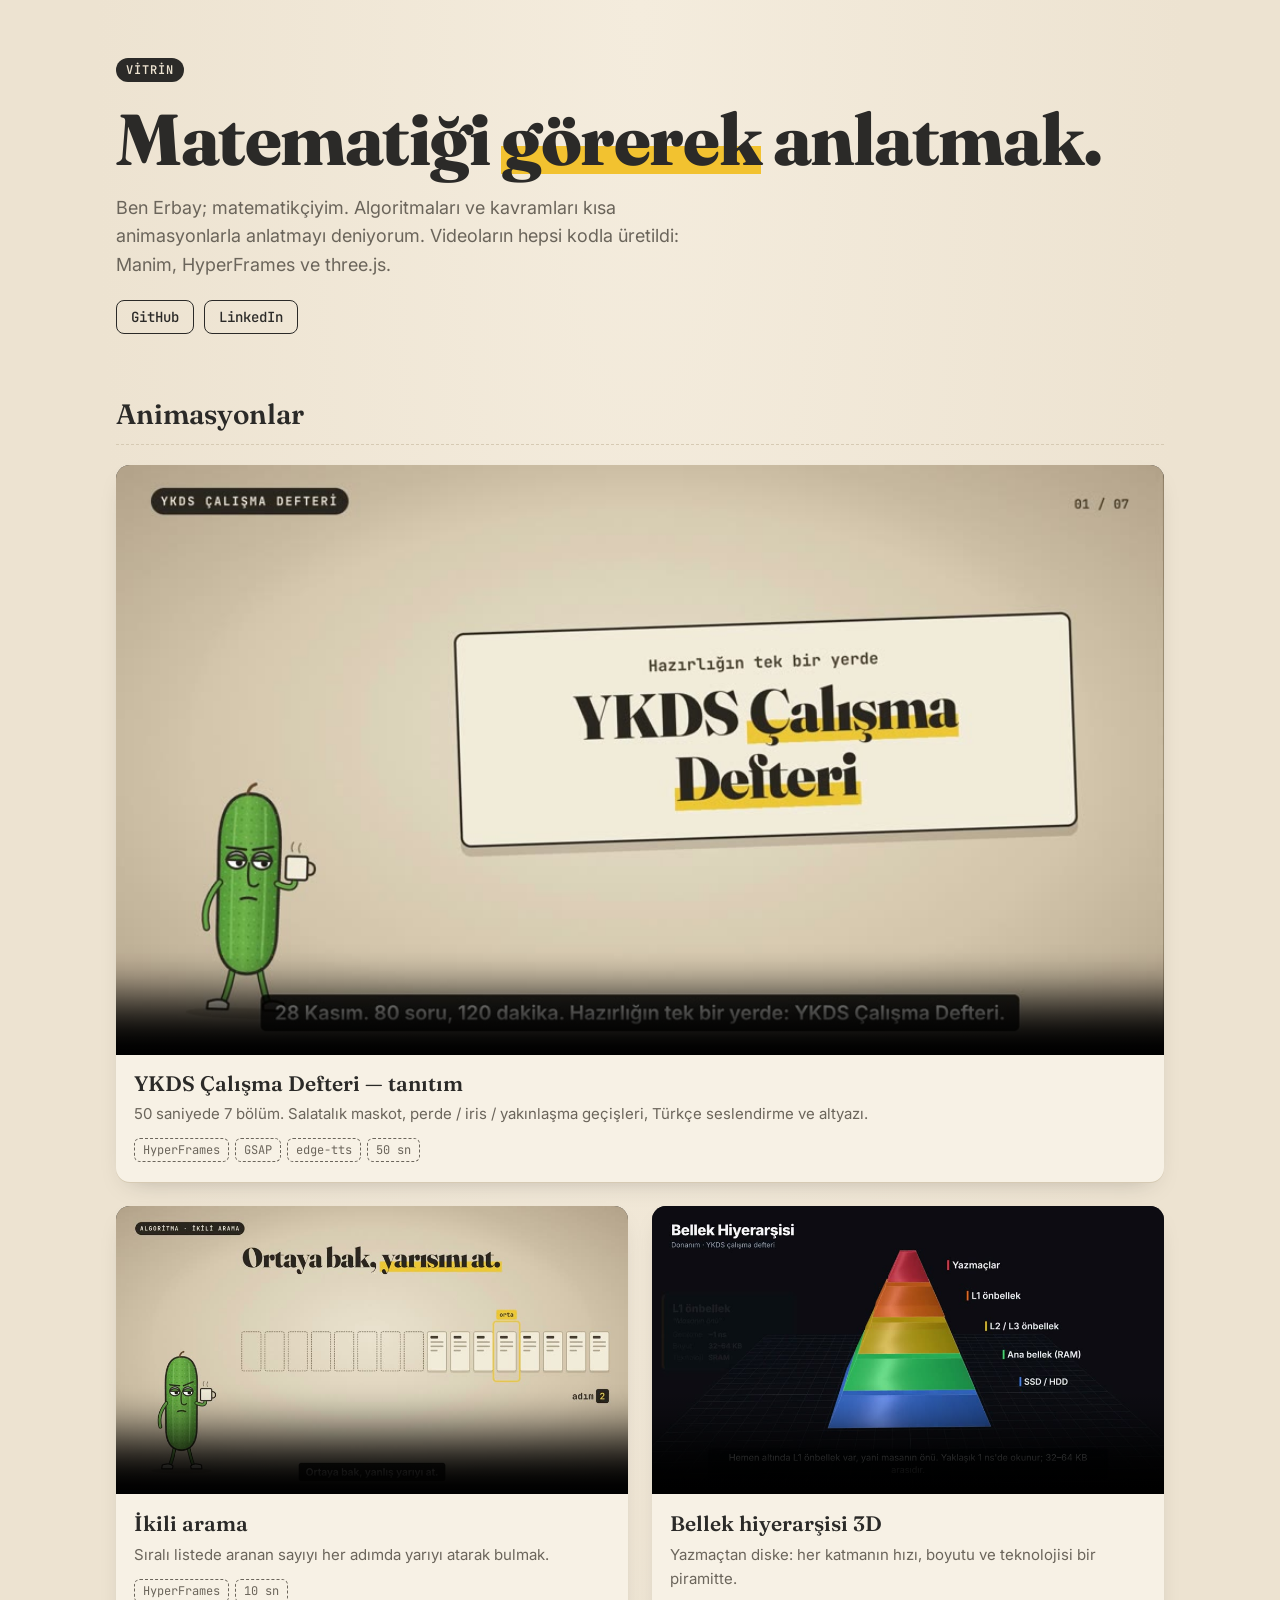
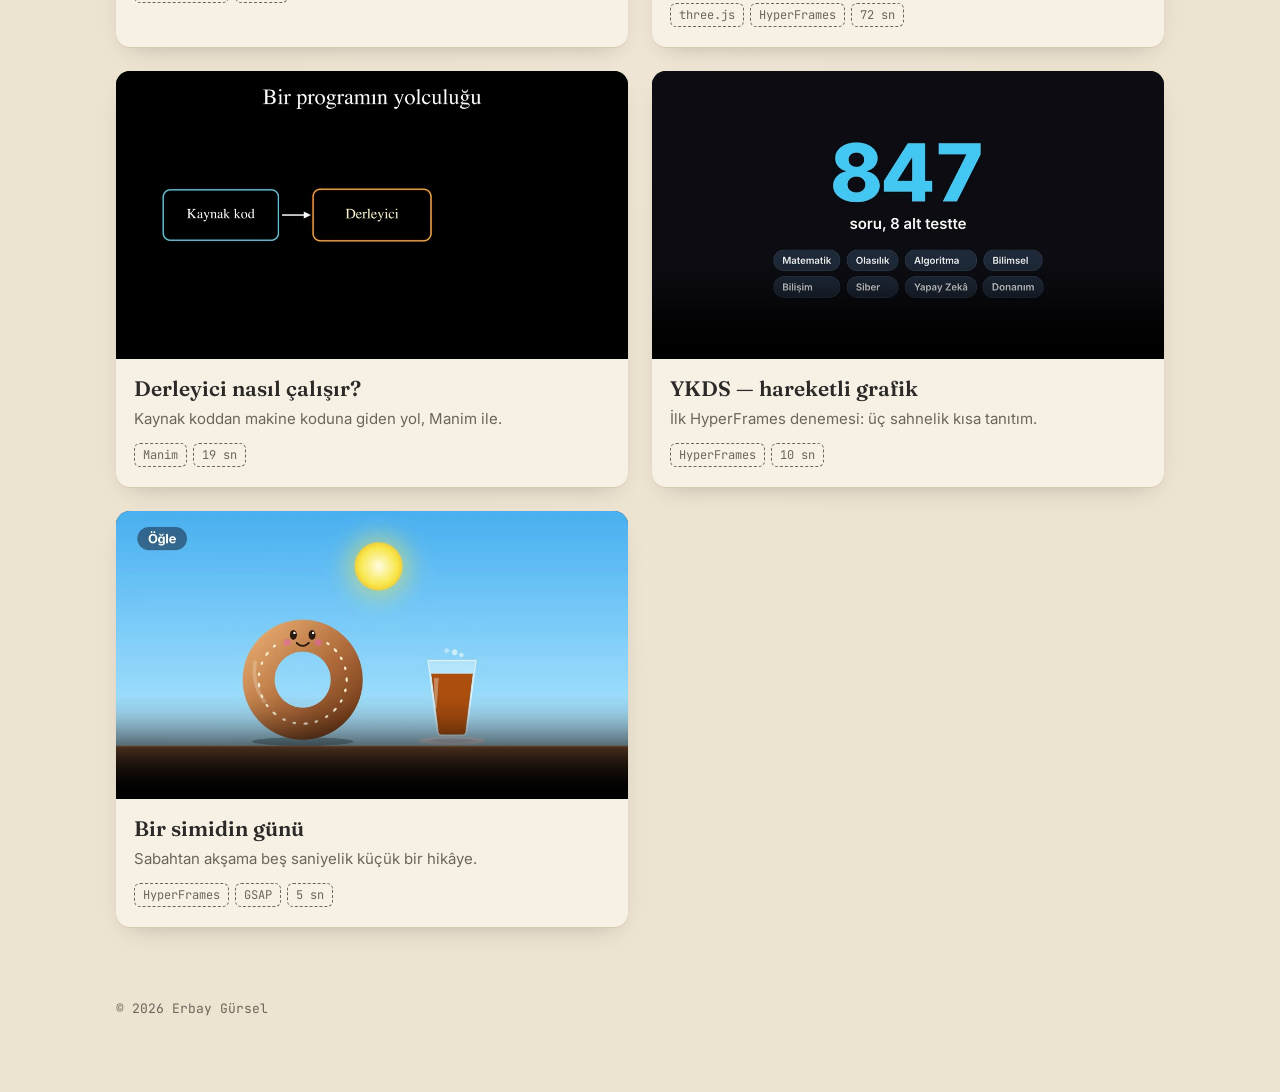
==== index.html @ c3ced799 "Vitrin: 6 animasyon, site ve kapak görselleri Co-Authored-By: Claude Opus 5.5 <noreply@anthropic.com" ====
<!doctype html>
<html lang="tr">
<head>
<meta charset="utf-8">
<meta name="viewport" content="width=device-width, initial-scale=1">
<title>Erbay Gürsel · Vitrin</title>
<meta name="description" content="Matematik ve algoritmaları görsel anlatan kısa animasyonlar.">
<link rel="preconnect" href="https://fonts.googleapis.com">
<link rel="preconnect" href="https://fonts.gstatic.com" crossorigin>
<link href="https://fonts.googleapis.com/css2?family=Fraunces:opsz,wght@9..144,600;9..144,800&family=JetBrains+Mono:wght@400;600&family=Inter:wght@400;500&display=swap" rel="stylesheet">
<style>
  :root {
    --kraft: #ede3d1;
    --kart: #f7f1e5;
    --antrasit: #2b2a28;
    --soluk: #6b655b;
    --sari: #f2c230;
    --cizgi: #d6cab3;
  }
  * { box-sizing: border-box; }
  body {
    margin: 0;
    background: var(--kraft) radial-gradient(ellipse at top, #f4ecdd 0%, var(--kraft) 60%) no-repeat;
    color: var(--antrasit);
    font: 16px/1.6 Inter, system-ui, sans-serif;
  }
  main { max-width: 1080px; margin: 0 auto; padding: 56px 16px 72px; }

  .etiket {
    display: inline-block;
    font: 600 12px/1 "JetBrains Mono", monospace;
    letter-spacing: .08em;
    text-transform: uppercase;
    background: var(--antrasit);
    color: var(--kraft);
    padding: 6px 10px;
    border-radius: 999px;
  }
  h1 {
    font: 800 clamp(40px, 7vw, 72px)/1.05 Fraunces, Georgia, serif;
    margin: 20px 0 16px;
    letter-spacing: -.02em;
  }
  .vurgu { background: linear-gradient(transparent 58%, var(--sari) 58%, var(--sari) 90%, transparent 90%); }
  .giris { max-width: 620px; font-size: 18px; color: var(--soluk); margin: 0; }
  .baglantilar { margin-top: 20px; display: flex; gap: 10px; flex-wrap: wrap; }
  .baglantilar a {
    font: 500 14px/1 "JetBrains Mono", monospace;
    color: var(--antrasit);
    text-decoration: none;
    border: 1.5px solid var(--antrasit);
    padding: 9px 14px;
    border-radius: 8px;
  }
  .baglantilar a:hover { background: var(--antrasit); color: var(--kraft); }

  h2 {
    font: 600 28px/1.2 Fraunces, Georgia, serif;
    margin: 64px 0 20px;
    padding-bottom: 12px;
    border-bottom: 1.5px dashed var(--cizgi);
  }
  .izgara { display: grid; grid-template-columns: repeat(2, minmax(0, 1fr)); gap: 24px; }
  .kart {
    background: var(--kart);
    border-radius: 14px;
    overflow: hidden;
    box-shadow: 0 1px 0 var(--cizgi), 0 10px 24px -14px rgba(43, 42, 40, .35);
  }
  .kart.genis { grid-column: 1 / -1; }
  video { display: block; width: 100%; aspect-ratio: 16 / 9; background: var(--antrasit); }
  .bilgi { padding: 16px 18px 20px; }
  .bilgi h3 { font: 600 21px/1.25 Fraunces, Georgia, serif; margin: 0 0 6px; }
  .bilgi p { margin: 0 0 12px; color: var(--soluk); font-size: 15px; }
  .araclar { display: flex; gap: 6px; flex-wrap: wrap; }
  .araclar span {
    font: 400 12px/1 "JetBrains Mono", monospace;
    border: 1px dashed var(--soluk);
    color: var(--soluk);
    padding: 5px 8px;
    border-radius: 6px;
  }
  footer {
    margin-top: 72px;
    font: 400 13px/1.6 "JetBrains Mono", monospace;
    color: var(--soluk);
  }
  @media (max-width: 720px) {
    main { padding-top: 36px; }
    .izgara { grid-template-columns: minmax(0, 1fr); }
  }
</style>
</head>
<body>
<main>
  <header>
    <span class="etiket">Vitrin</span>
    <h1>Matematiği <span class="vurgu">görerek</span> anlatmak.</h1>
    <p class="giris">Ben Erbay; matematikçiyim. Algoritmaları ve kavramları kısa animasyonlarla anlatmayı deniyorum.
      Videoların hepsi kodla üretildi: Manim, HyperFrames ve three.js.</p>
    <nav class="baglantilar">
      <a href="https://github.com/erbaygursel">GitHub</a>
      <a href="https://www.linkedin.com/in/erbay-gursel/">LinkedIn</a>
    </nav>
  </header>

  <h2>Animasyonlar</h2>
  <section class="izgara">
    <article class="kart genis">
      <video controls preload="none" playsinline poster="kapaklar/ykds-tanitim.jpg" src="videolar/ykds-tanitim.mp4"></video>
      <div class="bilgi">
        <h3>YKDS Çalışma Defteri — tanıtım</h3>
        <p>50 saniyede 7 bölüm. Salatalık maskot, perde / iris / yakınlaşma geçişleri, Türkçe seslendirme ve altyazı.</p>
        <div class="araclar"><span>HyperFrames</span><span>GSAP</span><span>edge-tts</span><span>50 sn</span></div>
      </div>
    </article>

    <article class="kart">
      <video controls preload="none" playsinline poster="kapaklar/ikili-arama.jpg" src="videolar/ikili-arama.mp4"></video>
      <div class="bilgi">
        <h3>İkili arama</h3>
        <p>Sıralı listede aranan sayıyı her adımda yarıyı atarak bulmak.</p>
        <div class="araclar"><span>HyperFrames</span><span>10 sn</span></div>
      </div>
    </article>

    <article class="kart">
      <video controls preload="none" playsinline poster="kapaklar/bellek-hiyerarsisi.jpg" src="videolar/bellek-hiyerarsisi.mp4"></video>
      <div class="bilgi">
        <h3>Bellek hiyerarşisi 3D</h3>
        <p>Yazmaçtan diske: her katmanın hızı, boyutu ve teknolojisi bir piramitte.</p>
        <div class="araclar"><span>three.js</span><span>HyperFrames</span><span>72 sn</span></div>
      </div>
    </article>

    <article class="kart">
      <video controls preload="none" playsinline poster="kapaklar/derleyici-manim.jpg" src="videolar/derleyici-manim.mp4"></video>
      <div class="bilgi">
        <h3>Derleyici nasıl çalışır?</h3>
        <p>Kaynak koddan makine koduna giden yol, Manim ile.</p>
        <div class="araclar"><span>Manim</span><span>19 sn</span></div>
      </div>
    </article>

    <article class="kart">
      <video controls preload="none" playsinline poster="kapaklar/ykds-hyperframes.jpg" src="videolar/ykds-hyperframes.mp4"></video>
      <div class="bilgi">
        <h3>YKDS — hareketli grafik</h3>
        <p>İlk HyperFrames denemesi: üç sahnelik kısa tanıtım.</p>
        <div class="araclar"><span>HyperFrames</span><span>10 sn</span></div>
      </div>
    </article>

    <article class="kart">
      <video controls preload="none" playsinline poster="kapaklar/simit.jpg" src="videolar/simit.mp4"></video>
      <div class="bilgi">
        <h3>Bir simidin günü</h3>
        <p>Sabahtan akşama beş saniyelik küçük bir hikâye.</p>
        <div class="araclar"><span>HyperFrames</span><span>GSAP</span><span>5 sn</span></div>
      </div>
    </article>
  </section>

  <footer>© 2026 Erbay Gürsel</footer>
</main>
</body>
</html>
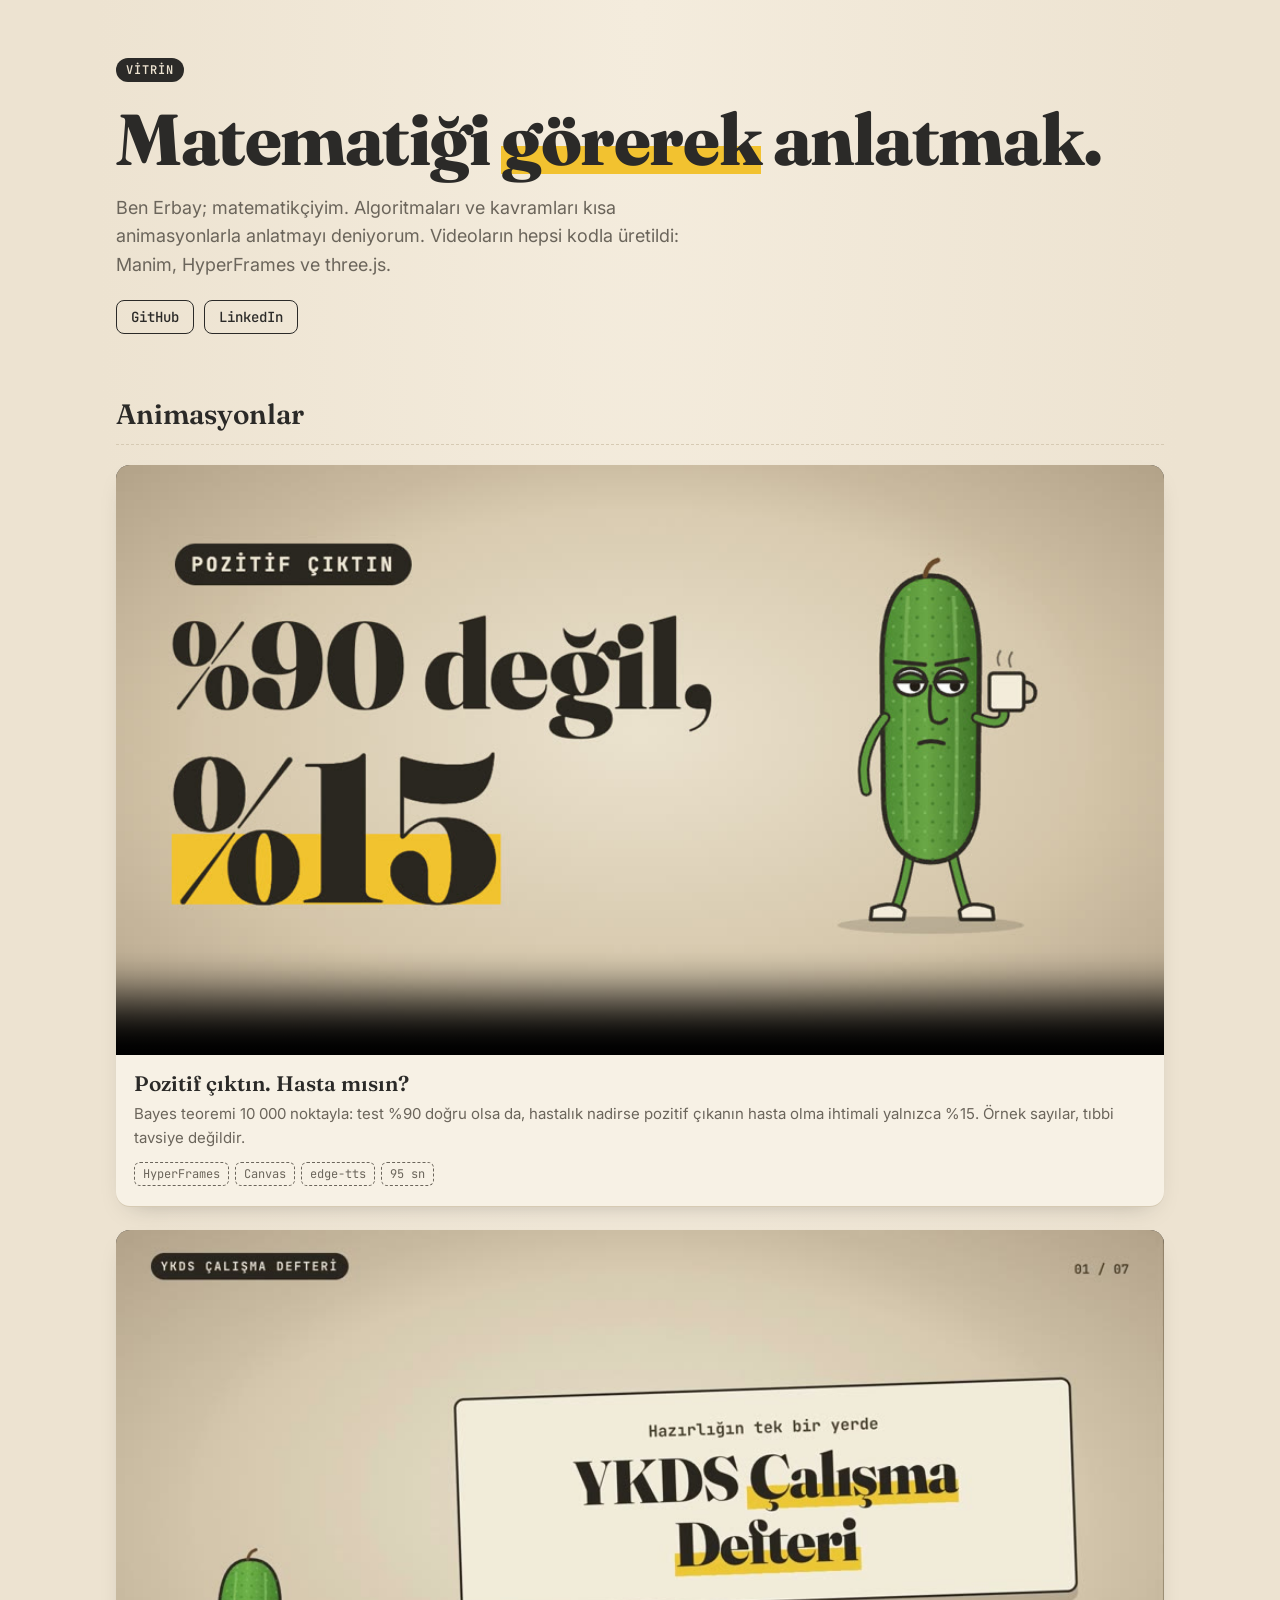
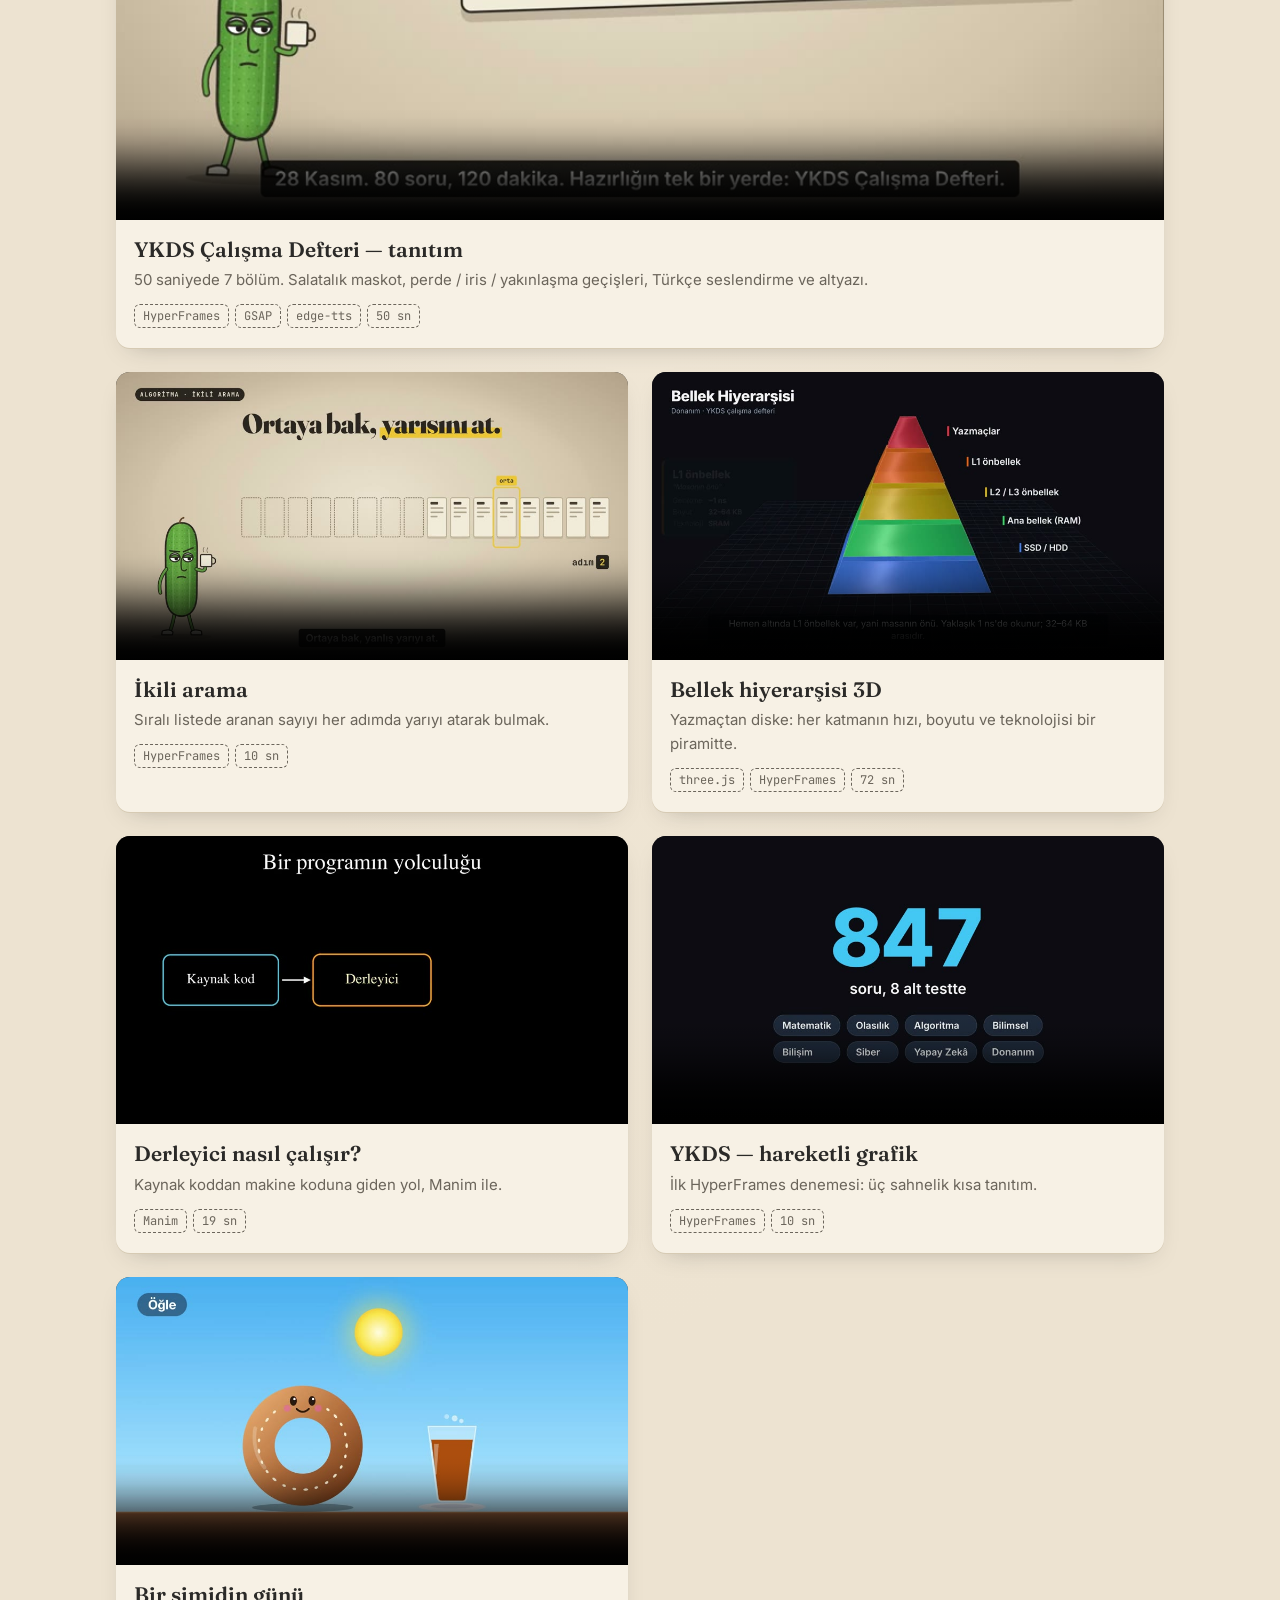
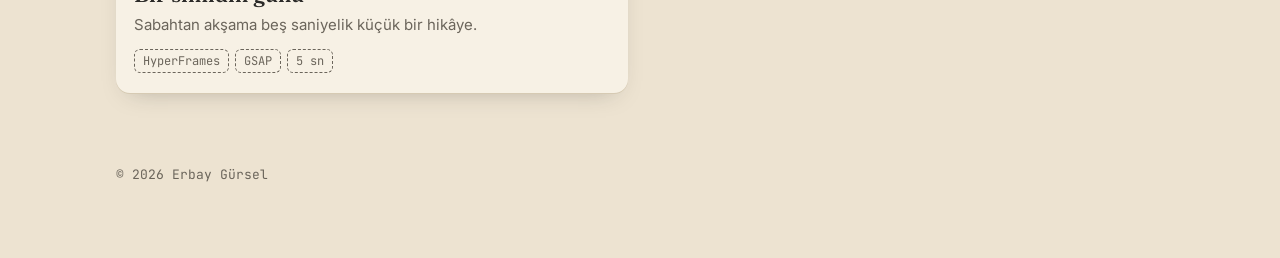
==== commit f03a24df: "Vitrin: Bayes videosu + kapak (en üstte) Co-Authored-By: Claude Opus 5.5 <noreply@anthropic.com>" ====
--- a/index.html
+++ b/index.html
@@ -107,6 +107,15 @@
   <h2>Animasyonlar</h2>
   <section class="izgara">
     <article class="kart genis">
+      <video controls preload="none" playsinline poster="kapaklar/bayes.jpg" src="videolar/bayes.mp4"></video>
+      <div class="bilgi">
+        <h3>Pozitif çıktın. Hasta mısın?</h3>
+        <p>Bayes teoremi 10 000 noktayla: test %90 doğru olsa da, hastalık nadirse pozitif çıkanın hasta olma ihtimali yalnızca %15. Örnek sayılar, tıbbi tavsiye değildir.</p>
+        <div class="araclar"><span>HyperFrames</span><span>Canvas</span><span>edge-tts</span><span>95 sn</span></div>
+      </div>
+    </article>
+
+    <article class="kart genis">
       <video controls preload="none" playsinline poster="kapaklar/ykds-tanitim.jpg" src="videolar/ykds-tanitim.mp4"></video>
       <div class="bilgi">
         <h3>YKDS Çalışma Defteri — tanıtım</h3>
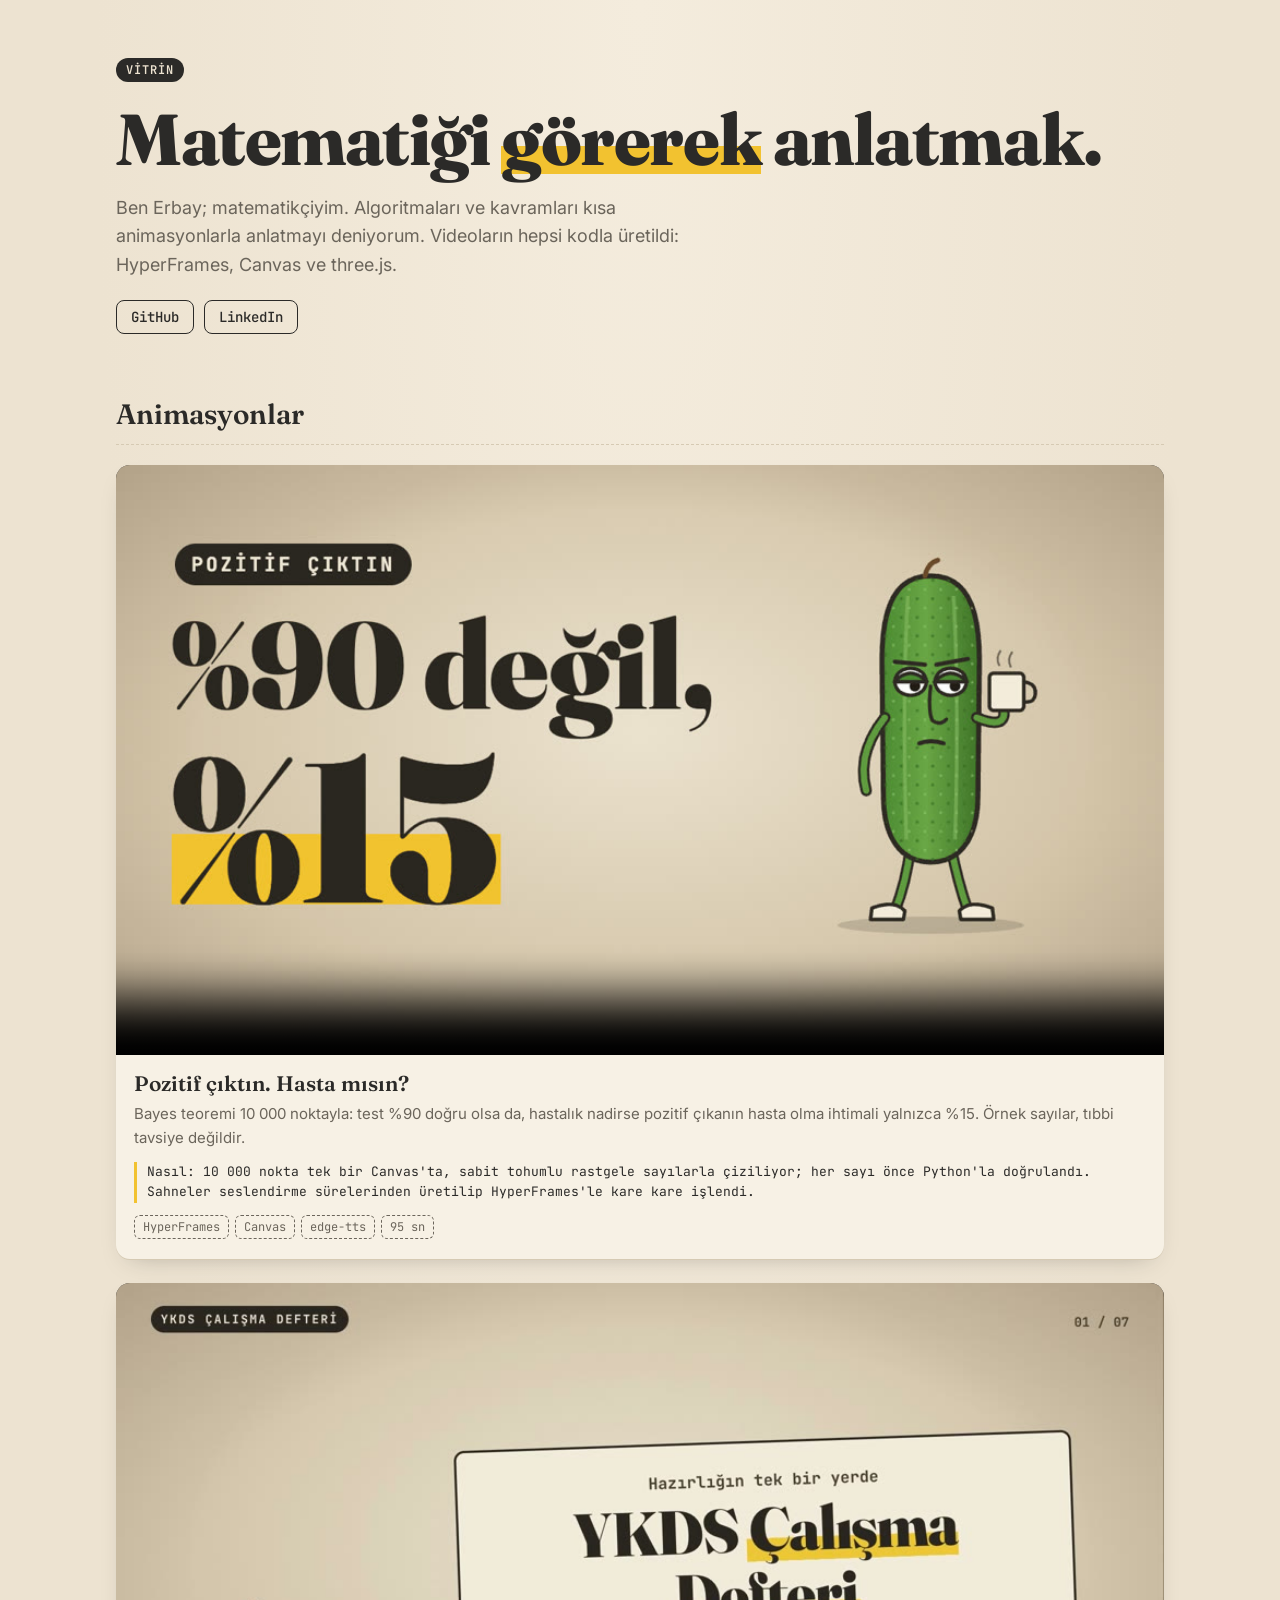
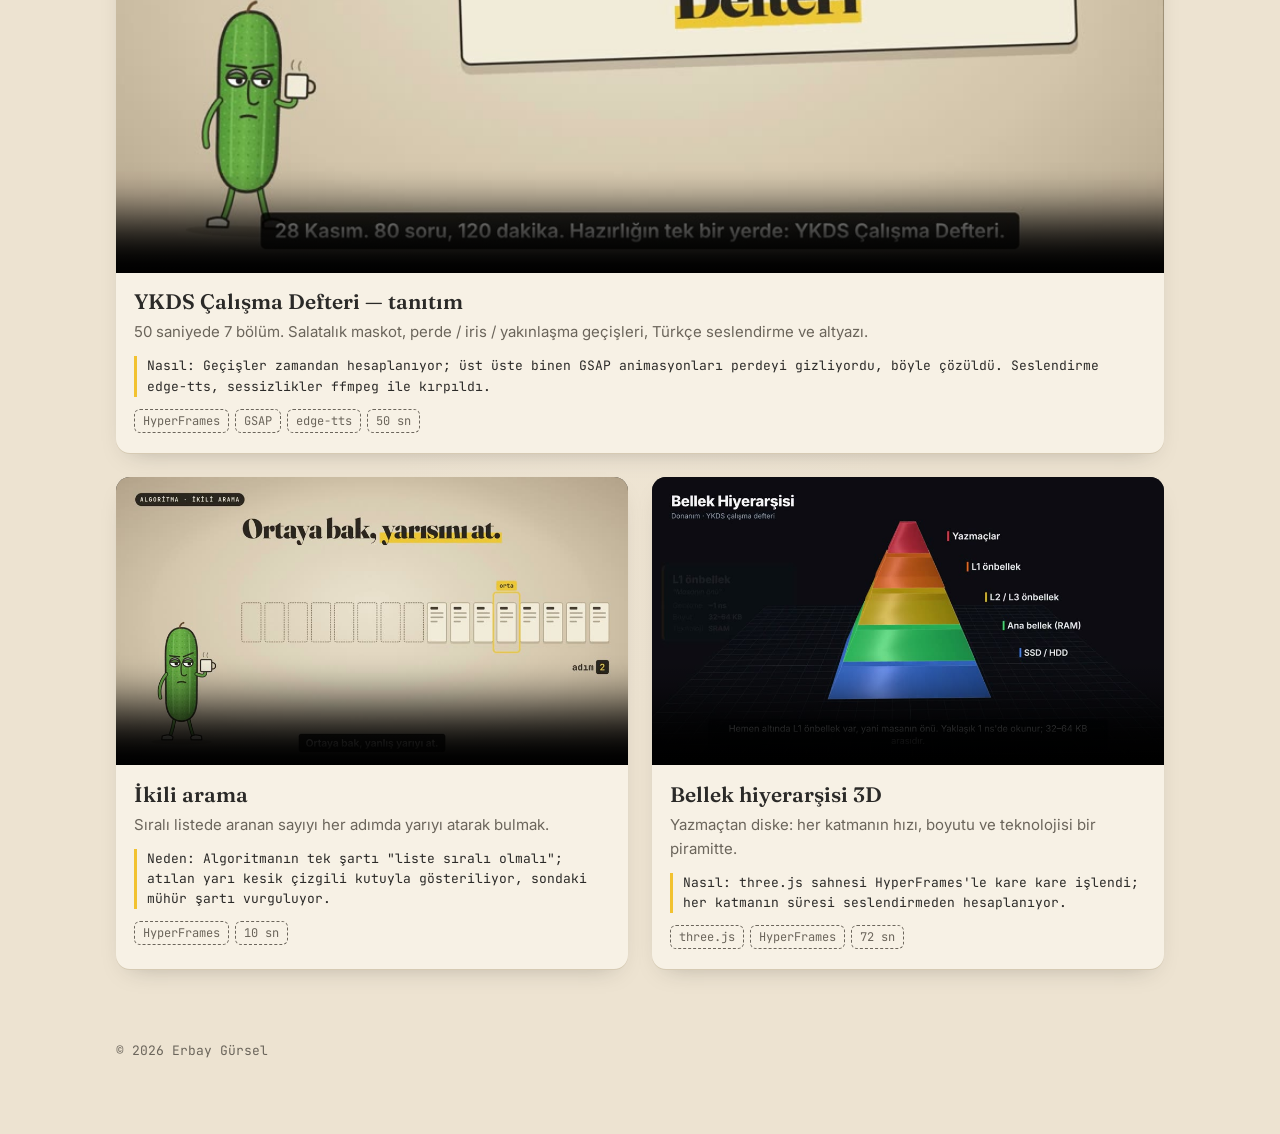
==== commit d8174519: "Vitrin: seçki 4 videoya indi, nasıl/neden satırları, paylaşım önizlemesi ve favicon - Simit, ilk YKD" ====
--- a/index.html
+++ b/index.html
@@ -5,6 +5,17 @@
 <meta name="viewport" content="width=device-width, initial-scale=1">
 <title>Erbay Gürsel · Vitrin</title>
 <meta name="description" content="Matematik ve algoritmaları görsel anlatan kısa animasyonlar.">
+<link rel="icon" href="data:image/svg+xml,%3Csvg xmlns='http://www.w3.org/2000/svg' viewBox='0 0 32 32'%3E%3Crect x='9' y='2' width='14' height='28' rx='7' fill='%2356a13b' stroke='%232b2a28' stroke-width='2'/%3E%3Ccircle cx='14' cy='10' r='1.3' fill='%232b2a28'/%3E%3Ccircle cx='18' cy='16' r='1.3' fill='%232b2a28'/%3E%3Ccircle cx='14' cy='22' r='1.3' fill='%232b2a28'/%3E%3C/svg%3E">
+<link rel="canonical" href="https://erbaygursel.github.io/vitrin/">
+<meta property="og:type" content="website">
+<meta property="og:url" content="https://erbaygursel.github.io/vitrin/">
+<meta property="og:title" content="Erbay Gürsel · Matematiği görerek anlatmak">
+<meta property="og:description" content="Matematik ve algoritmaları görsel anlatan, kodla üretilmiş kısa animasyonlar.">
+<meta property="og:image" content="https://erbaygursel.github.io/vitrin/kapaklar/bayes.jpg">
+<meta property="og:image:width" content="960">
+<meta property="og:image:height" content="540">
+<meta property="og:locale" content="tr_TR">
+<meta name="twitter:card" content="summary_large_image">
 <link rel="preconnect" href="https://fonts.googleapis.com">
 <link rel="preconnect" href="https://fonts.gstatic.com" crossorigin>
 <link href="https://fonts.googleapis.com/css2?family=Fraunces:opsz,wght@9..144,600;9..144,800&family=JetBrains+Mono:wght@400;600&family=Inter:wght@400;500&display=swap" rel="stylesheet">
@@ -72,6 +83,7 @@
   .bilgi { padding: 16px 18px 20px; }
   .bilgi h3 { font: 600 21px/1.25 Fraunces, Georgia, serif; margin: 0 0 6px; }
   .bilgi p { margin: 0 0 12px; color: var(--soluk); font-size: 15px; }
+  .bilgi p.nasil { font: 400 13px/1.55 "JetBrains Mono", monospace; color: var(--antrasit); border-left: 3px solid var(--sari); padding-left: 10px; }
   .araclar { display: flex; gap: 6px; flex-wrap: wrap; }
   .araclar span {
     font: 400 12px/1 "JetBrains Mono", monospace;
@@ -97,7 +109,7 @@
     <span class="etiket">Vitrin</span>
     <h1>Matematiği <span class="vurgu">görerek</span> anlatmak.</h1>
     <p class="giris">Ben Erbay; matematikçiyim. Algoritmaları ve kavramları kısa animasyonlarla anlatmayı deniyorum.
-      Videoların hepsi kodla üretildi: Manim, HyperFrames ve three.js.</p>
+      Videoların hepsi kodla üretildi: HyperFrames, Canvas ve three.js.</p>
     <nav class="baglantilar">
       <a href="https://github.com/erbaygursel">GitHub</a>
       <a href="https://www.linkedin.com/in/erbay-gursel/">LinkedIn</a>
@@ -111,6 +123,7 @@
       <div class="bilgi">
         <h3>Pozitif çıktın. Hasta mısın?</h3>
         <p>Bayes teoremi 10 000 noktayla: test %90 doğru olsa da, hastalık nadirse pozitif çıkanın hasta olma ihtimali yalnızca %15. Örnek sayılar, tıbbi tavsiye değildir.</p>
+        <p class="nasil">Nasıl: 10 000 nokta tek bir Canvas'ta, sabit tohumlu rastgele sayılarla çiziliyor; her sayı önce Python'la doğrulandı. Sahneler seslendirme sürelerinden üretilip HyperFrames'le kare kare işlendi.</p>
         <div class="araclar"><span>HyperFrames</span><span>Canvas</span><span>edge-tts</span><span>95 sn</span></div>
       </div>
     </article>
@@ -120,6 +133,7 @@
       <div class="bilgi">
         <h3>YKDS Çalışma Defteri — tanıtım</h3>
         <p>50 saniyede 7 bölüm. Salatalık maskot, perde / iris / yakınlaşma geçişleri, Türkçe seslendirme ve altyazı.</p>
+        <p class="nasil">Nasıl: Geçişler zamandan hesaplanıyor; üst üste binen GSAP animasyonları perdeyi gizliyordu, böyle çözüldü. Seslendirme edge-tts, sessizlikler ffmpeg ile kırpıldı.</p>
         <div class="araclar"><span>HyperFrames</span><span>GSAP</span><span>edge-tts</span><span>50 sn</span></div>
       </div>
     </article>
@@ -129,6 +143,7 @@
       <div class="bilgi">
         <h3>İkili arama</h3>
         <p>Sıralı listede aranan sayıyı her adımda yarıyı atarak bulmak.</p>
+        <p class="nasil">Neden: Algoritmanın tek şartı "liste sıralı olmalı"; atılan yarı kesik çizgili kutuyla gösteriliyor, sondaki mühür şartı vurguluyor.</p>
         <div class="araclar"><span>HyperFrames</span><span>10 sn</span></div>
       </div>
     </article>
@@ -138,36 +153,13 @@
       <div class="bilgi">
         <h3>Bellek hiyerarşisi 3D</h3>
         <p>Yazmaçtan diske: her katmanın hızı, boyutu ve teknolojisi bir piramitte.</p>
+        <p class="nasil">Nasıl: three.js sahnesi HyperFrames'le kare kare işlendi; her katmanın süresi seslendirmeden hesaplanıyor.</p>
         <div class="araclar"><span>three.js</span><span>HyperFrames</span><span>72 sn</span></div>
       </div>
     </article>
 
-    <article class="kart">
-      <video controls preload="none" playsinline poster="kapaklar/derleyici-manim.jpg" src="videolar/derleyici-manim.mp4"></video>
-      <div class="bilgi">
-        <h3>Derleyici nasıl çalışır?</h3>
-        <p>Kaynak koddan makine koduna giden yol, Manim ile.</p>
-        <div class="araclar"><span>Manim</span><span>19 sn</span></div>
-      </div>
-    </article>
 
-    <article class="kart">
-      <video controls preload="none" playsinline poster="kapaklar/ykds-hyperframes.jpg" src="videolar/ykds-hyperframes.mp4"></video>
-      <div class="bilgi">
-        <h3>YKDS — hareketli grafik</h3>
-        <p>İlk HyperFrames denemesi: üç sahnelik kısa tanıtım.</p>
-        <div class="araclar"><span>HyperFrames</span><span>10 sn</span></div>
-      </div>
-    </article>
 
-    <article class="kart">
-      <video controls preload="none" playsinline poster="kapaklar/simit.jpg" src="videolar/simit.mp4"></video>
-      <div class="bilgi">
-        <h3>Bir simidin günü</h3>
-        <p>Sabahtan akşama beş saniyelik küçük bir hikâye.</p>
-        <div class="araclar"><span>HyperFrames</span><span>GSAP</span><span>5 sn</span></div>
-      </div>
-    </article>
   </section>
 
   <footer>© 2026 Erbay Gürsel</footer>
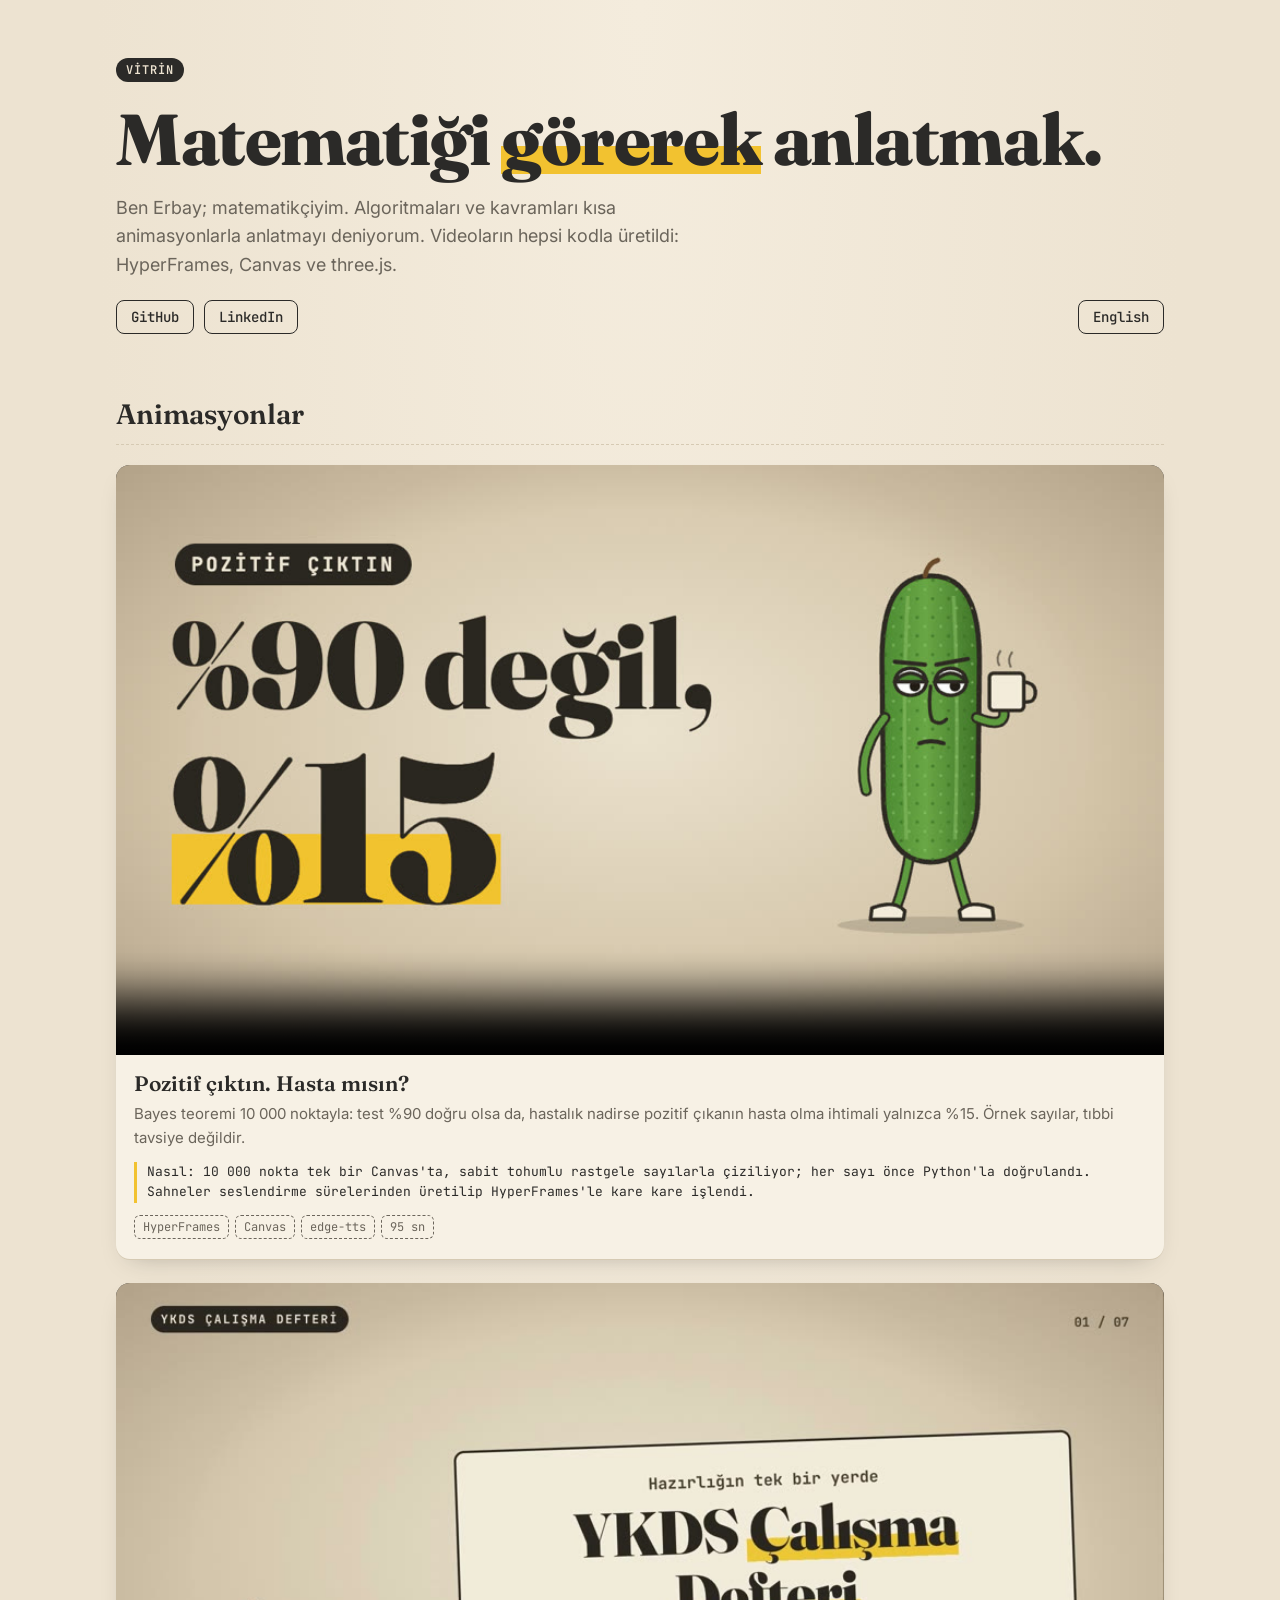
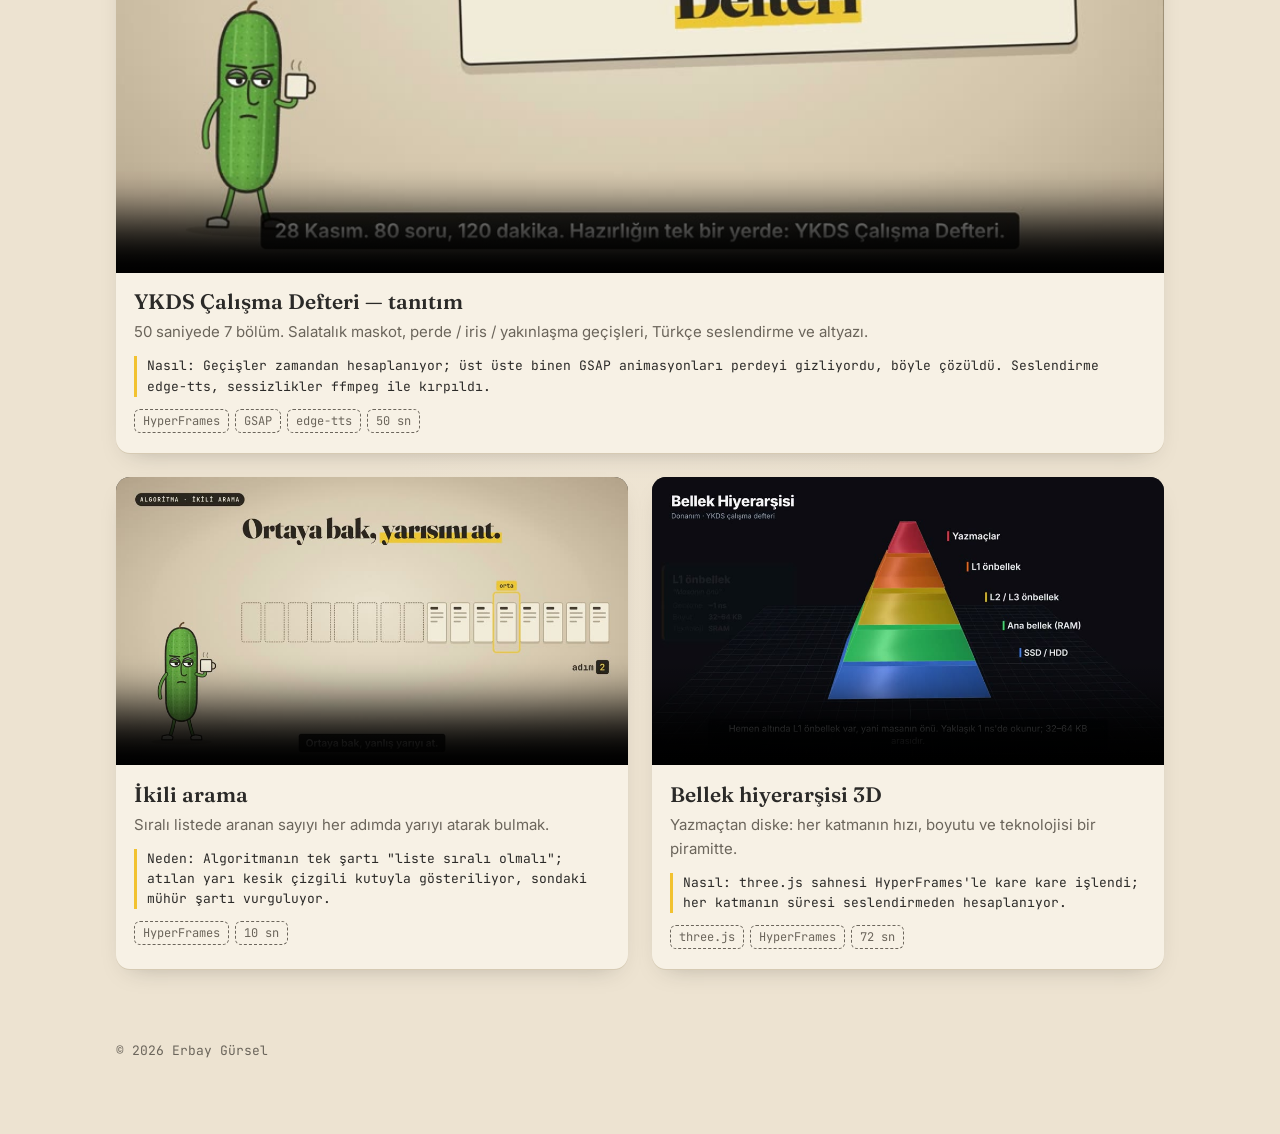
==== commit 1694abf9: "İngilizce sayfa, ortak stil dosyası ve erişilebilirlik - en/index.html: tüm kartların İngilizce çevi" ====
--- a/index.html
+++ b/index.html
@@ -7,6 +7,8 @@
 <meta name="description" content="Matematik ve algoritmaları görsel anlatan kısa animasyonlar.">
 <link rel="icon" href="data:image/svg+xml,%3Csvg xmlns='http://www.w3.org/2000/svg' viewBox='0 0 32 32'%3E%3Crect x='9' y='2' width='14' height='28' rx='7' fill='%2356a13b' stroke='%232b2a28' stroke-width='2'/%3E%3Ccircle cx='14' cy='10' r='1.3' fill='%232b2a28'/%3E%3Ccircle cx='18' cy='16' r='1.3' fill='%232b2a28'/%3E%3Ccircle cx='14' cy='22' r='1.3' fill='%232b2a28'/%3E%3C/svg%3E">
 <link rel="canonical" href="https://erbaygursel.github.io/vitrin/">
+<link rel="alternate" hreflang="tr" href="https://erbaygursel.github.io/vitrin/">
+<link rel="alternate" hreflang="en" href="https://erbaygursel.github.io/vitrin/en/">
 <meta property="og:type" content="website">
 <meta property="og:url" content="https://erbaygursel.github.io/vitrin/">
 <meta property="og:title" content="Erbay Gürsel · Matematiği görerek anlatmak">
@@ -19,89 +21,7 @@
 <link rel="preconnect" href="https://fonts.googleapis.com">
 <link rel="preconnect" href="https://fonts.gstatic.com" crossorigin>
 <link href="https://fonts.googleapis.com/css2?family=Fraunces:opsz,wght@9..144,600;9..144,800&family=JetBrains+Mono:wght@400;600&family=Inter:wght@400;500&display=swap" rel="stylesheet">
-<style>
-  :root {
-    --kraft: #ede3d1;
-    --kart: #f7f1e5;
-    --antrasit: #2b2a28;
-    --soluk: #6b655b;
-    --sari: #f2c230;
-    --cizgi: #d6cab3;
-  }
-  * { box-sizing: border-box; }
-  body {
-    margin: 0;
-    background: var(--kraft) radial-gradient(ellipse at top, #f4ecdd 0%, var(--kraft) 60%) no-repeat;
-    color: var(--antrasit);
-    font: 16px/1.6 Inter, system-ui, sans-serif;
-  }
-  main { max-width: 1080px; margin: 0 auto; padding: 56px 16px 72px; }
-
-  .etiket {
-    display: inline-block;
-    font: 600 12px/1 "JetBrains Mono", monospace;
-    letter-spacing: .08em;
-    text-transform: uppercase;
-    background: var(--antrasit);
-    color: var(--kraft);
-    padding: 6px 10px;
-    border-radius: 999px;
-  }
-  h1 {
-    font: 800 clamp(40px, 7vw, 72px)/1.05 Fraunces, Georgia, serif;
-    margin: 20px 0 16px;
-    letter-spacing: -.02em;
-  }
-  .vurgu { background: linear-gradient(transparent 58%, var(--sari) 58%, var(--sari) 90%, transparent 90%); }
-  .giris { max-width: 620px; font-size: 18px; color: var(--soluk); margin: 0; }
-  .baglantilar { margin-top: 20px; display: flex; gap: 10px; flex-wrap: wrap; }
-  .baglantilar a {
-    font: 500 14px/1 "JetBrains Mono", monospace;
-    color: var(--antrasit);
-    text-decoration: none;
-    border: 1.5px solid var(--antrasit);
-    padding: 9px 14px;
-    border-radius: 8px;
-  }
-  .baglantilar a:hover { background: var(--antrasit); color: var(--kraft); }
-
-  h2 {
-    font: 600 28px/1.2 Fraunces, Georgia, serif;
-    margin: 64px 0 20px;
-    padding-bottom: 12px;
-    border-bottom: 1.5px dashed var(--cizgi);
-  }
-  .izgara { display: grid; grid-template-columns: repeat(2, minmax(0, 1fr)); gap: 24px; }
-  .kart {
-    background: var(--kart);
-    border-radius: 14px;
-    overflow: hidden;
-    box-shadow: 0 1px 0 var(--cizgi), 0 10px 24px -14px rgba(43, 42, 40, .35);
-  }
-  .kart.genis { grid-column: 1 / -1; }
-  video { display: block; width: 100%; aspect-ratio: 16 / 9; background: var(--antrasit); }
-  .bilgi { padding: 16px 18px 20px; }
-  .bilgi h3 { font: 600 21px/1.25 Fraunces, Georgia, serif; margin: 0 0 6px; }
-  .bilgi p { margin: 0 0 12px; color: var(--soluk); font-size: 15px; }
-  .bilgi p.nasil { font: 400 13px/1.55 "JetBrains Mono", monospace; color: var(--antrasit); border-left: 3px solid var(--sari); padding-left: 10px; }
-  .araclar { display: flex; gap: 6px; flex-wrap: wrap; }
-  .araclar span {
-    font: 400 12px/1 "JetBrains Mono", monospace;
-    border: 1px dashed var(--soluk);
-    color: var(--soluk);
-    padding: 5px 8px;
-    border-radius: 6px;
-  }
-  footer {
-    margin-top: 72px;
-    font: 400 13px/1.6 "JetBrains Mono", monospace;
-    color: var(--soluk);
-  }
-  @media (max-width: 720px) {
-    main { padding-top: 36px; }
-    .izgara { grid-template-columns: minmax(0, 1fr); }
-  }
-</style>
+<link rel="stylesheet" href="stil.css">
 </head>
 <body>
 <main>
@@ -113,15 +33,16 @@
     <nav class="baglantilar">
       <a href="https://github.com/erbaygursel">GitHub</a>
       <a href="https://www.linkedin.com/in/erbay-gursel/">LinkedIn</a>
+      <a class="dil" href="en/" hreflang="en" lang="en">English</a>
     </nav>
   </header>
 
   <h2>Animasyonlar</h2>
   <section class="izgara">
     <article class="kart genis">
-      <video controls preload="none" playsinline poster="kapaklar/bayes.jpg" src="videolar/bayes.mp4"></video>
+      <video controls preload="none" playsinline aria-labelledby="bayes" poster="kapaklar/bayes.jpg" src="videolar/bayes.mp4"></video>
       <div class="bilgi">
-        <h3>Pozitif çıktın. Hasta mısın?</h3>
+        <h3 id="bayes">Pozitif çıktın. Hasta mısın?</h3>
         <p>Bayes teoremi 10 000 noktayla: test %90 doğru olsa da, hastalık nadirse pozitif çıkanın hasta olma ihtimali yalnızca %15. Örnek sayılar, tıbbi tavsiye değildir.</p>
         <p class="nasil">Nasıl: 10 000 nokta tek bir Canvas'ta, sabit tohumlu rastgele sayılarla çiziliyor; her sayı önce Python'la doğrulandı. Sahneler seslendirme sürelerinden üretilip HyperFrames'le kare kare işlendi.</p>
         <div class="araclar"><span>HyperFrames</span><span>Canvas</span><span>edge-tts</span><span>95 sn</span></div>
@@ -129,9 +50,9 @@
     </article>
 
     <article class="kart genis">
-      <video controls preload="none" playsinline poster="kapaklar/ykds-tanitim.jpg" src="videolar/ykds-tanitim.mp4"></video>
+      <video controls preload="none" playsinline aria-labelledby="ykds-tanitim" poster="kapaklar/ykds-tanitim.jpg" src="videolar/ykds-tanitim.mp4"></video>
       <div class="bilgi">
-        <h3>YKDS Çalışma Defteri — tanıtım</h3>
+        <h3 id="ykds-tanitim">YKDS Çalışma Defteri — tanıtım</h3>
         <p>50 saniyede 7 bölüm. Salatalık maskot, perde / iris / yakınlaşma geçişleri, Türkçe seslendirme ve altyazı.</p>
         <p class="nasil">Nasıl: Geçişler zamandan hesaplanıyor; üst üste binen GSAP animasyonları perdeyi gizliyordu, böyle çözüldü. Seslendirme edge-tts, sessizlikler ffmpeg ile kırpıldı.</p>
         <div class="araclar"><span>HyperFrames</span><span>GSAP</span><span>edge-tts</span><span>50 sn</span></div>
@@ -139,9 +60,9 @@
     </article>
 
     <article class="kart">
-      <video controls preload="none" playsinline poster="kapaklar/ikili-arama.jpg" src="videolar/ikili-arama.mp4"></video>
+      <video controls preload="none" playsinline aria-labelledby="ikili-arama" poster="kapaklar/ikili-arama.jpg" src="videolar/ikili-arama.mp4"></video>
       <div class="bilgi">
-        <h3>İkili arama</h3>
+        <h3 id="ikili-arama">İkili arama</h3>
         <p>Sıralı listede aranan sayıyı her adımda yarıyı atarak bulmak.</p>
         <p class="nasil">Neden: Algoritmanın tek şartı "liste sıralı olmalı"; atılan yarı kesik çizgili kutuyla gösteriliyor, sondaki mühür şartı vurguluyor.</p>
         <div class="araclar"><span>HyperFrames</span><span>10 sn</span></div>
@@ -149,17 +70,14 @@
     </article>
 
     <article class="kart">
-      <video controls preload="none" playsinline poster="kapaklar/bellek-hiyerarsisi.jpg" src="videolar/bellek-hiyerarsisi.mp4"></video>
+      <video controls preload="none" playsinline aria-labelledby="bellek-hiyerarsisi" poster="kapaklar/bellek-hiyerarsisi.jpg" src="videolar/bellek-hiyerarsisi.mp4"></video>
       <div class="bilgi">
-        <h3>Bellek hiyerarşisi 3D</h3>
+        <h3 id="bellek-hiyerarsisi">Bellek hiyerarşisi 3D</h3>
         <p>Yazmaçtan diske: her katmanın hızı, boyutu ve teknolojisi bir piramitte.</p>
         <p class="nasil">Nasıl: three.js sahnesi HyperFrames'le kare kare işlendi; her katmanın süresi seslendirmeden hesaplanıyor.</p>
         <div class="araclar"><span>three.js</span><span>HyperFrames</span><span>72 sn</span></div>
       </div>
     </article>
-
-
-
   </section>
 
   <footer>© 2026 Erbay Gürsel</footer>
--- a/stil.css
+++ b/stil.css
@@ -0,0 +1,83 @@
+:root {
+  --kraft: #ede3d1;
+  --kart: #f7f1e5;
+  --antrasit: #2b2a28;
+  --soluk: #6b655b;
+  --sari: #f2c230;
+  --cizgi: #d6cab3;
+}
+* { box-sizing: border-box; }
+body {
+  margin: 0;
+  background: var(--kraft) radial-gradient(ellipse at top, #f4ecdd 0%, var(--kraft) 60%) no-repeat;
+  color: var(--antrasit);
+  font: 16px/1.6 Inter, system-ui, sans-serif;
+}
+main { max-width: 1080px; margin: 0 auto; padding: 56px 16px 72px; }
+
+.etiket {
+  display: inline-block;
+  font: 600 12px/1 "JetBrains Mono", monospace;
+  letter-spacing: .08em;
+  text-transform: uppercase;
+  background: var(--antrasit);
+  color: var(--kraft);
+  padding: 6px 10px;
+  border-radius: 999px;
+}
+h1 {
+  font: 800 clamp(40px, 7vw, 72px)/1.05 Fraunces, Georgia, serif;
+  margin: 20px 0 16px;
+  letter-spacing: -.02em;
+}
+.vurgu { background: linear-gradient(transparent 58%, var(--sari) 58%, var(--sari) 90%, transparent 90%); }
+.giris { max-width: 620px; font-size: 18px; color: var(--soluk); margin: 0; }
+.baglantilar { margin-top: 20px; display: flex; gap: 10px; flex-wrap: wrap; }
+.baglantilar a {
+  font: 500 14px/1 "JetBrains Mono", monospace;
+  color: var(--antrasit);
+  text-decoration: none;
+  border: 1.5px solid var(--antrasit);
+  padding: 9px 14px;
+  border-radius: 8px;
+}
+.baglantilar a:hover { background: var(--antrasit); color: var(--kraft); }
+a:focus-visible, video:focus-visible { outline: 3px solid var(--sari); outline-offset: 3px; }
+.dil { margin-left: auto; }
+
+h2 {
+  font: 600 28px/1.2 Fraunces, Georgia, serif;
+  margin: 64px 0 20px;
+  padding-bottom: 12px;
+  border-bottom: 1.5px dashed var(--cizgi);
+}
+.izgara { display: grid; grid-template-columns: repeat(2, minmax(0, 1fr)); gap: 24px; }
+.kart {
+  background: var(--kart);
+  border-radius: 14px;
+  overflow: hidden;
+  box-shadow: 0 1px 0 var(--cizgi), 0 10px 24px -14px rgba(43, 42, 40, .35);
+}
+.kart.genis { grid-column: 1 / -1; }
+video { display: block; width: 100%; aspect-ratio: 16 / 9; background: var(--antrasit); }
+.bilgi { padding: 16px 18px 20px; }
+.bilgi h3 { font: 600 21px/1.25 Fraunces, Georgia, serif; margin: 0 0 6px; }
+.bilgi p { margin: 0 0 12px; color: var(--soluk); font-size: 15px; }
+.bilgi p.nasil { font: 400 13px/1.55 "JetBrains Mono", monospace; color: var(--antrasit); border-left: 3px solid var(--sari); padding-left: 10px; }
+.araclar { display: flex; gap: 6px; flex-wrap: wrap; }
+.araclar span {
+  font: 400 12px/1 "JetBrains Mono", monospace;
+  border: 1px dashed var(--soluk);
+  color: var(--soluk);
+  padding: 5px 8px;
+  border-radius: 6px;
+}
+footer {
+  margin-top: 72px;
+  font: 400 13px/1.6 "JetBrains Mono", monospace;
+  color: var(--soluk);
+}
+@media (max-width: 720px) {
+  main { padding-top: 36px; }
+  .izgara { grid-template-columns: minmax(0, 1fr); }
+}
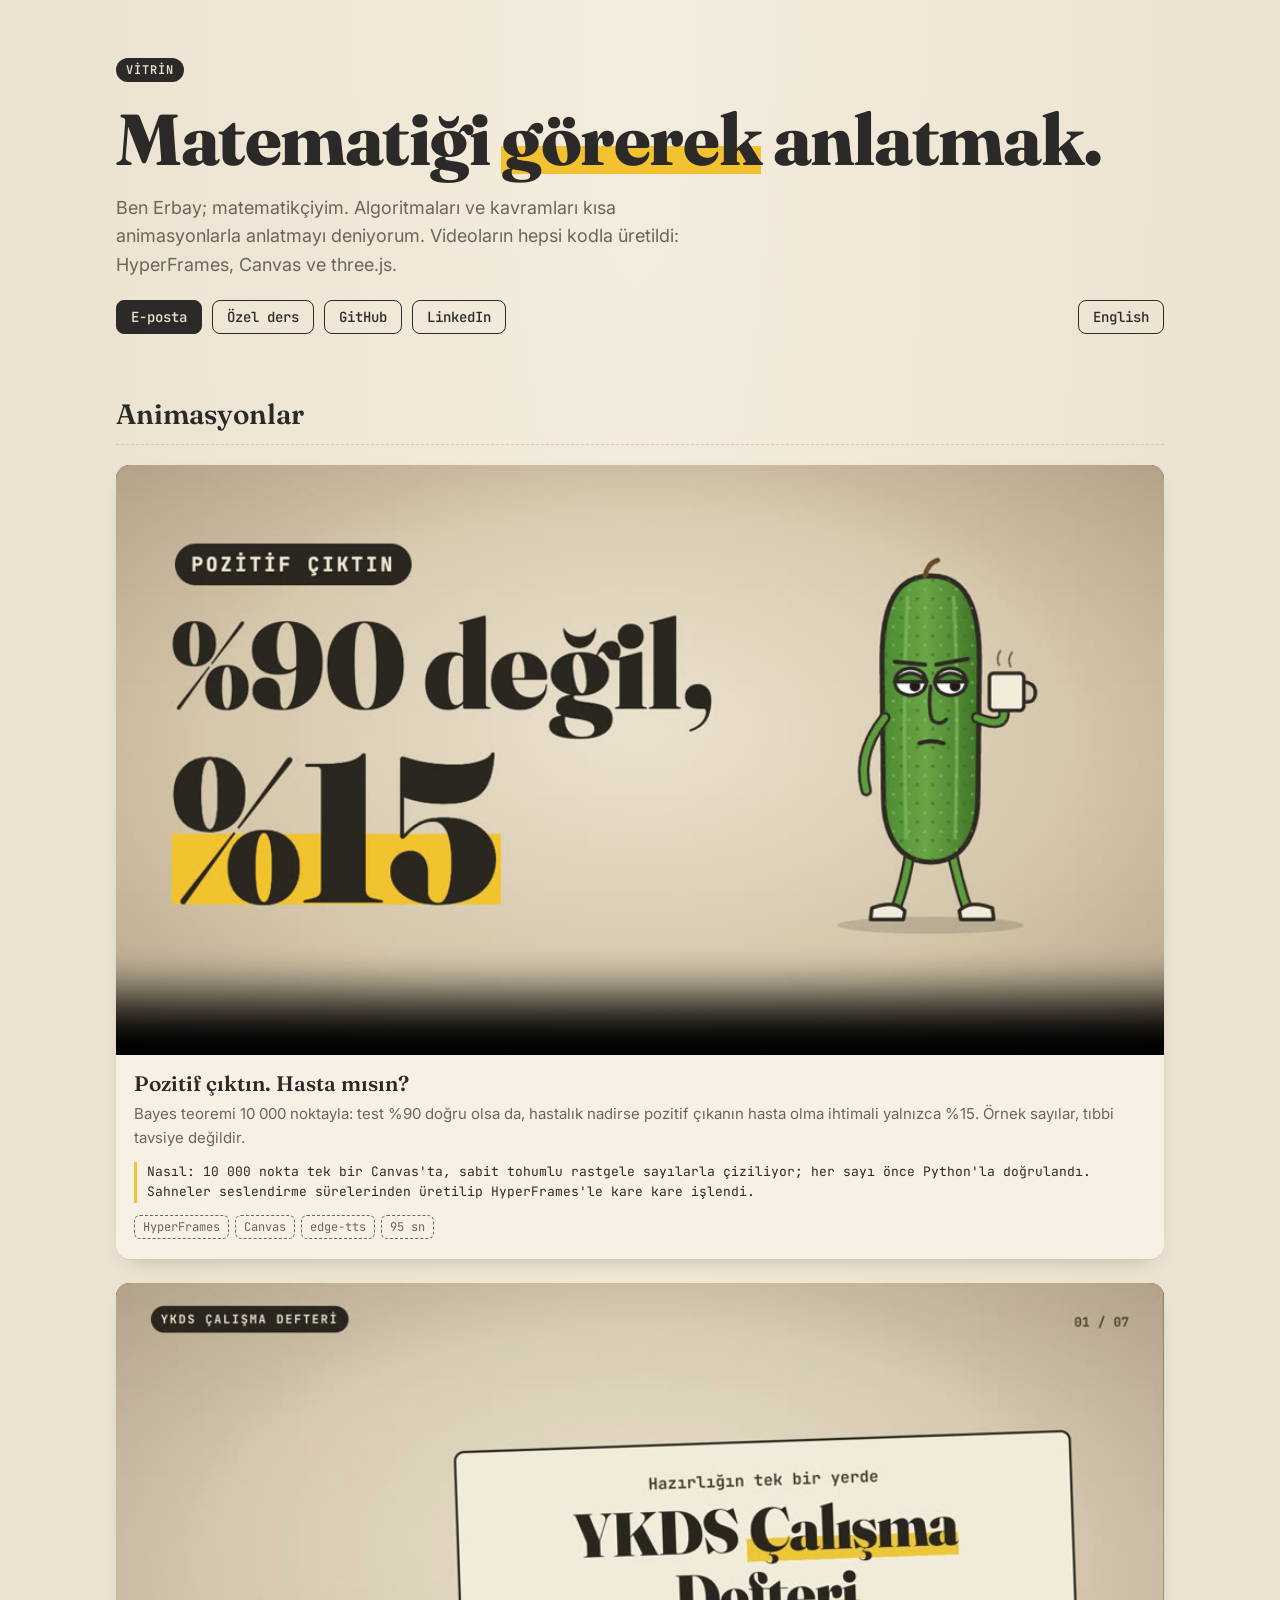
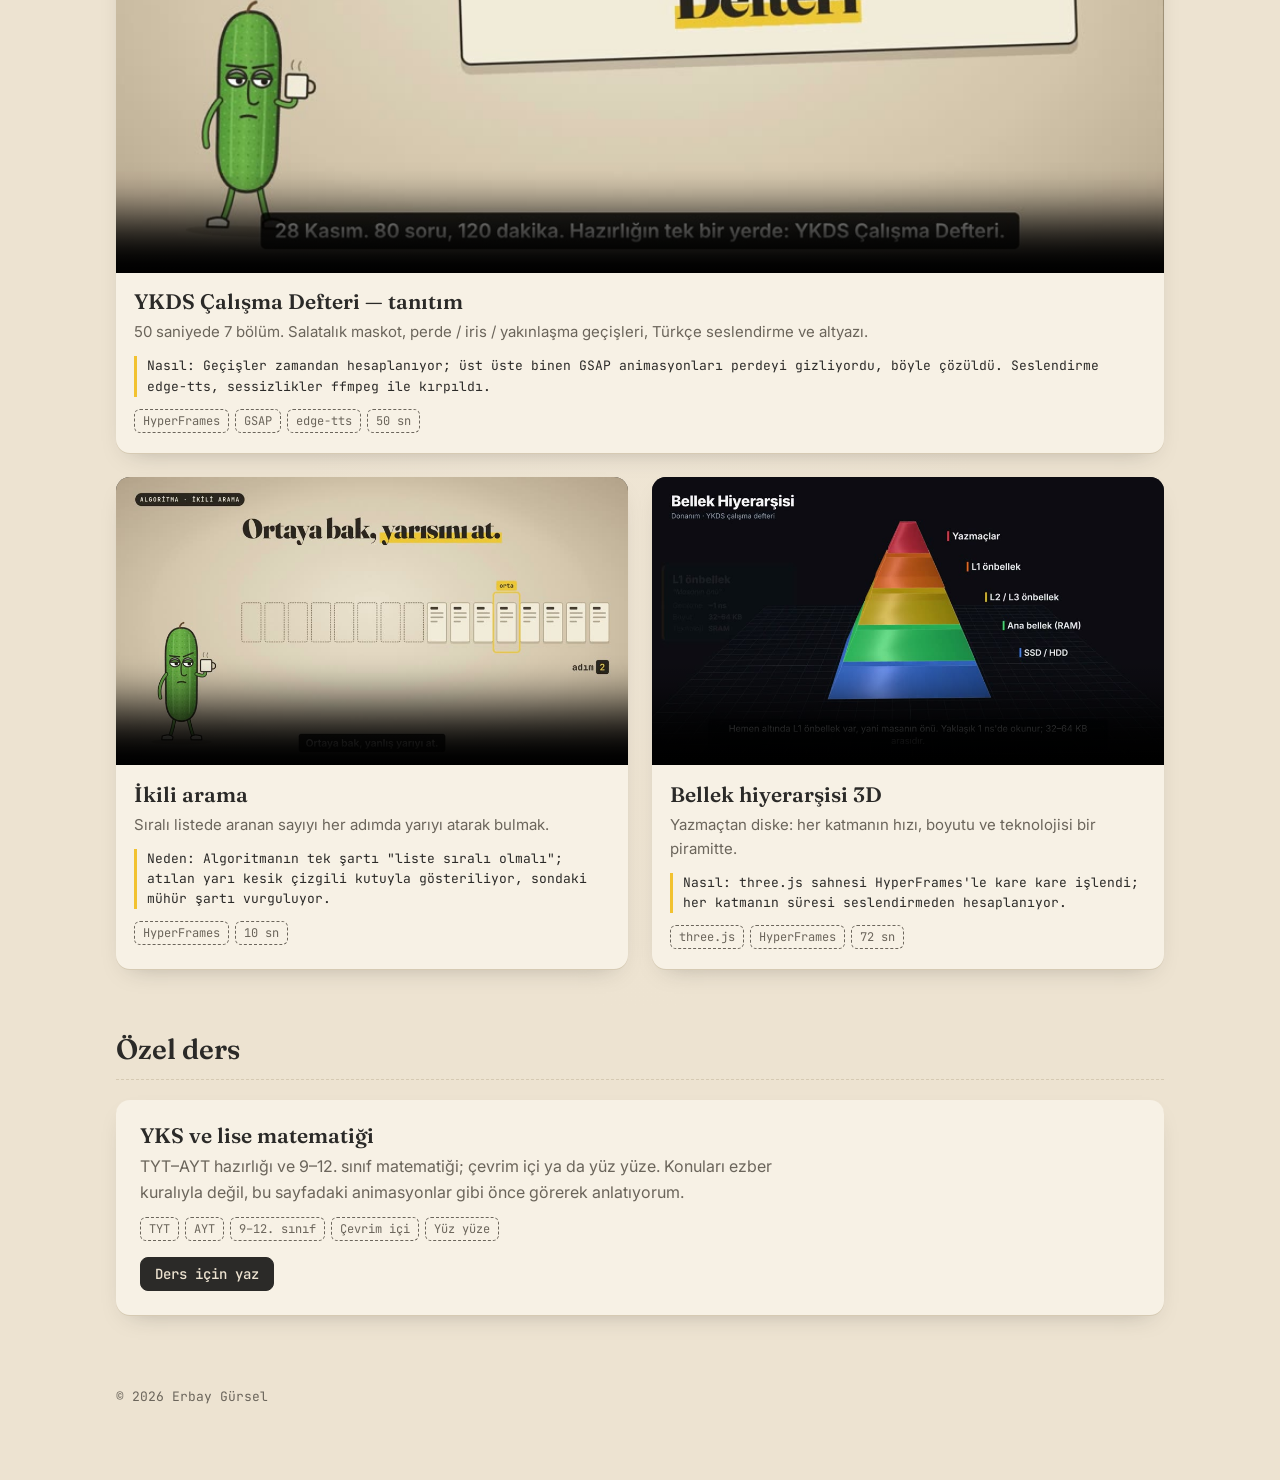
==== commit 4dd42dcf: "E-posta düğmesi ve özel ders bölümü - Üst bağlantılara öne çıkan E-posta düğmesi ve Özel ders kısayo" ====
--- a/index.html
+++ b/index.html
@@ -31,6 +31,8 @@
     <p class="giris">Ben Erbay; matematikçiyim. Algoritmaları ve kavramları kısa animasyonlarla anlatmayı deniyorum.
       Videoların hepsi kodla üretildi: HyperFrames, Canvas ve three.js.</p>
     <nav class="baglantilar">
+      <a class="birincil" href="mailto:erbaygursell@gmail.com">E-posta</a>
+      <a href="#ders">Özel ders</a>
       <a href="https://github.com/erbaygursel">GitHub</a>
       <a href="https://www.linkedin.com/in/erbay-gursel/">LinkedIn</a>
       <a class="dil" href="en/" hreflang="en" lang="en">English</a>
@@ -80,6 +82,19 @@
     </article>
   </section>
 
+  <h2 id="ders">Özel ders</h2>
+  <section class="kart ders">
+    <div class="bilgi">
+      <h3>YKS ve lise matematiği</h3>
+      <p>TYT–AYT hazırlığı ve 9–12. sınıf matematiği; çevrim içi ya da yüz yüze.
+        Konuları ezber kuralıyla değil, bu sayfadaki animasyonlar gibi önce görerek anlatıyorum.</p>
+      <div class="araclar"><span>TYT</span><span>AYT</span><span>9–12. sınıf</span><span>Çevrim içi</span><span>Yüz yüze</span></div>
+      <nav class="baglantilar">
+        <a class="birincil" href="mailto:erbaygursell@gmail.com?subject=%C3%96zel%20ders">Ders için yaz</a>
+      </nav>
+    </div>
+  </section>
+
   <footer>© 2026 Erbay Gürsel</footer>
 </main>
 </body>
--- a/stil.css
+++ b/stil.css
@@ -42,6 +42,8 @@
   border-radius: 8px;
 }
 .baglantilar a:hover { background: var(--antrasit); color: var(--kraft); }
+.baglantilar a.birincil { background: var(--antrasit); color: var(--kraft); }
+.baglantilar a.birincil:hover { background: var(--sari); color: var(--antrasit); border-color: var(--antrasit); }
 a:focus-visible, video:focus-visible { outline: 3px solid var(--sari); outline-offset: 3px; }
 .dil { margin-left: auto; }
 
@@ -72,6 +74,10 @@
   padding: 5px 8px;
   border-radius: 6px;
 }
+.ders .bilgi { padding: 22px 24px 24px; }
+.ders .bilgi p { font-size: 16px; max-width: 640px; }
+.ders .baglantilar { margin-top: 16px; }
+
 footer {
   margin-top: 72px;
   font: 400 13px/1.6 "JetBrains Mono", monospace;
